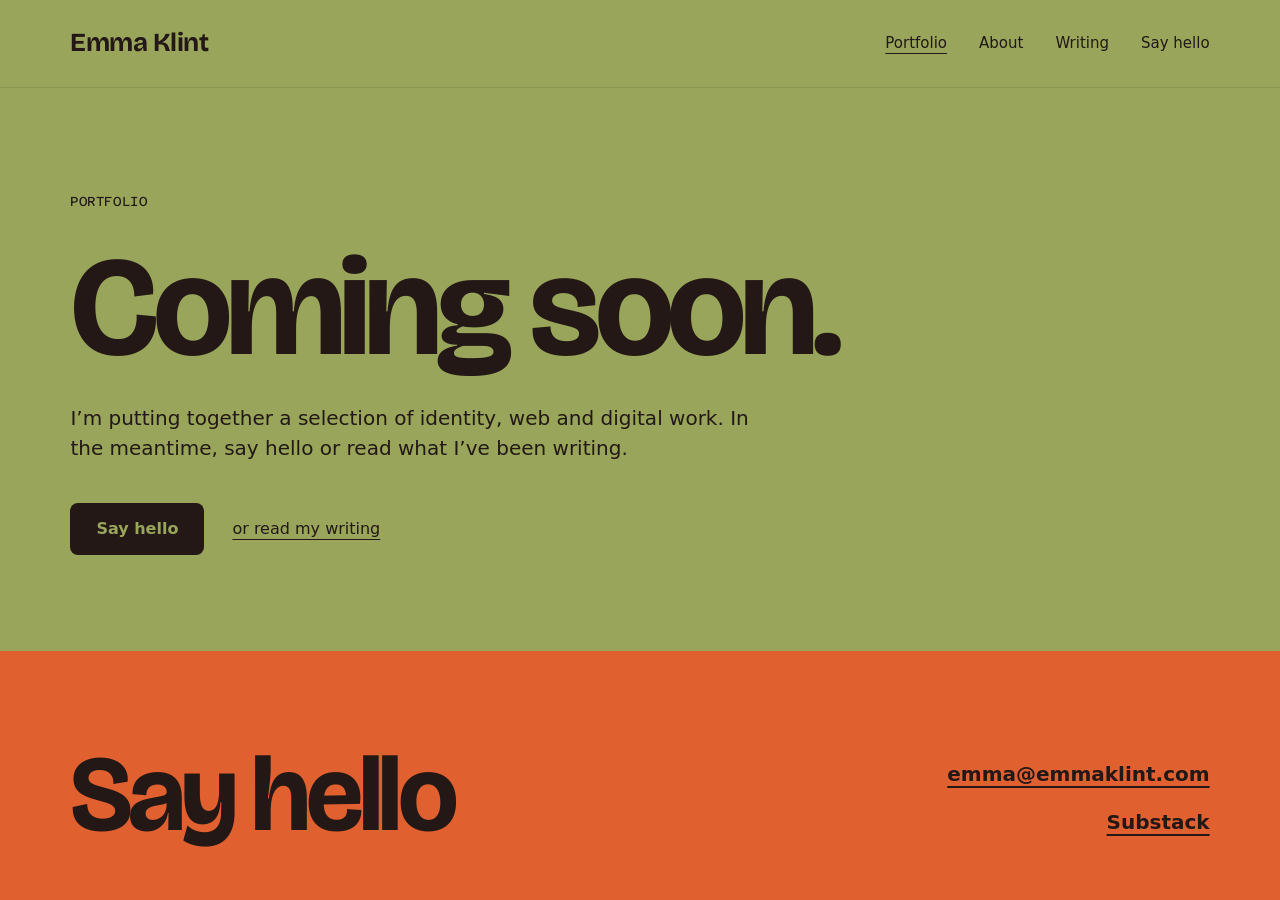
==== portfolio.html @ 860d7a08 "Add /portfolio coming-soon page and menu link Co-Authored-By: Claude Opus 5.5 <noreply@anthropic.com" ====
<!doctype html>
<html lang="en">
<head>
<meta charset="utf-8">
<meta name="viewport" content="width=device-width, initial-scale=1, viewport-fit=cover">
<title>Portfolio, coming soon | Emma Klint</title>
<meta name="description" content="A selection of identity, web and digital design work by Emma Klint. Coming soon.">
<meta name="robots" content="noindex">
<link rel="canonical" href="https://emmaklint.com/portfolio">
<meta name="theme-color" content="#98A55A">

<meta property="og:type" content="website">
<meta property="og:url" content="https://emmaklint.com/portfolio">
<meta property="og:site_name" content="Emma Klint">
<meta property="og:title" content="Portfolio, coming soon | Emma Klint">
<meta property="og:description" content="A selection of identity, web and digital design work by Emma Klint. Coming soon.">
<meta property="og:image" content="https://emmaklint.com/og-image.jpg">
<meta property="og:image:width" content="1200">
<meta property="og:image:height" content="630">
<meta property="og:image:alt" content="Emma Klint, identity, web &amp; digital design, Stockholm, over a photo of a green folding chair next to a crayon drawing of a chair">
<meta property="og:locale" content="en_US">
<meta name="twitter:card" content="summary_large_image">

<link rel="icon" href="/favicon.ico" sizes="48x48">
<link rel="icon" type="image/png" sizes="32x32" href="/favicon-32x32.png">
<link rel="icon" type="image/png" sizes="16x16" href="/favicon-16x16.png">
<link rel="apple-touch-icon" href="/apple-touch-icon.png">
<link rel="manifest" href="/site.webmanifest">

<link rel="preconnect" href="https://fonts.googleapis.com">
<link rel="preconnect" href="https://fonts.gstatic.com" crossorigin>
<link rel="stylesheet" href="https://fonts.googleapis.com/css2?family=Bricolage+Grotesque:opsz,wdth,wght@12..96,75..100,200..800&amp;family=Azeret+Mono:wght@400;500&amp;display=swap">
<link rel="stylesheet" href="/styles.css">
</head>
<body class="page-soon">
<a class="skip" href="#main">Skip to content</a>

<header class="site-header">
  <a class="wordmark" href="/">Emma Klint</a>
  <nav aria-label="Main">
    <a href="/portfolio" aria-current="page">Portfolio</a>
    <a href="/#about">About</a>
    <a href="/#writing">Writing</a>
    <a href="#hello" class="nav-hello">Say hello</a>
  </nav>
</header>

<main id="main">
  <section class="soon" aria-labelledby="soon-title">
    <p class="soon-label">Portfolio</p>
    <h1 id="soon-title">Coming soon.</h1>
    <p class="soon-sub">I’m putting together a selection of identity, web and digital work. In the meantime, say hello or read what I’ve been writing.</p>
    <div class="hero-actions">
      <a class="button" href="#hello">Say hello</a>
      <a href="/#writing">or read my writing</a>
    </div>
  </section>
</main>

<footer class="site-footer" id="hello">
  <h2>Say hello</h2>
  <div class="footer-links">
    <a href="mailto:emma@emmaklint.com">emma@emmaklint.com</a>
    <a href="https://emmaklint.substack.com">Substack</a>
  </div>
</footer>
</body>
</html>
---- styles.css ----
/* Color library: from the crayon photo series */
:root {
  --ink: #231815;
  --ink-soft: rgba(35, 24, 21, 0.78);
  --line: rgba(35, 24, 21, 0.12);
  --blush: #F7E7E2;   /* page ground */
  --wall: #EEC4BE;    /* about */
  --olive: #98A55A;   /* main: header + hero */
  --moss: #5E6B2A;    /* digital things card */
  --crayon: #E0602F;  /* identity card + footer */
  --crayon-pink: #F28C86; /* websites card */

  --display: "Bricolage Grotesque", system-ui, sans-serif;
  --body: -apple-system, BlinkMacSystemFont, "SF Pro Text", system-ui, "Segoe UI", Roboto, sans-serif;
  --mono: "Azeret Mono", ui-monospace, "SF Mono", Menlo, monospace;

  --pad: clamp(20px, 5.5vw, 80px);
}

*, *::before, *::after { box-sizing: border-box; }

html { scroll-behavior: smooth; -webkit-text-size-adjust: 100%; }
@media (prefers-reduced-motion: reduce) { html { scroll-behavior: auto; } }

body {
  margin: 0;
  background: var(--blush);
  color: var(--ink);
  font-family: var(--body);
  font-size: 17px;
  line-height: 1.55;
  -webkit-font-smoothing: antialiased;
}

img { display: block; max-width: 100%; height: auto; }
a { color: var(--ink); text-underline-offset: 5px; }
a:hover { text-decoration-thickness: 2px; }
:focus-visible { outline: 3px solid var(--ink); outline-offset: 3px; border-radius: 4px; }
h1, h2, p { margin: 0; }

.skip {
  position: absolute; left: 12px; top: -60px;
  background: var(--ink); color: var(--blush);
  padding: 10px 16px; border-radius: 8px; z-index: 10;
}
.skip:focus { top: 12px; }

/* Header */
.site-header {
  display: flex; align-items: center; justify-content: space-between; gap: 24px;
  min-height: 88px;
  padding: env(safe-area-inset-top, 0px) var(--pad) 0;
  background: var(--olive);
  border-bottom: 1px solid var(--line);
}
.wordmark {
  font-family: var(--display); font-weight: 700; font-size: 26px;
  letter-spacing: -0.02em; text-decoration: none;
}
.site-header nav { display: flex; gap: 32px; font-size: 15px; }
.site-header nav a { text-decoration: none; display: inline-flex; align-items: center; min-height: 44px; }
.site-header nav a:hover, .site-header nav a[aria-current="page"] { text-decoration: underline; }

/* Hero */
.hero {
  display: grid;
  grid-template-columns: minmax(0, 1fr) minmax(0, 620px);
  min-height: 720px;
  background: var(--olive);
}
.hero-text {
  display: flex; flex-direction: column; justify-content: flex-end; gap: 32px;
  padding: 96px 64px 96px var(--pad);
}
.hero h1 {
  font-family: var(--display); font-weight: 600;
  font-size: clamp(34px, 4.2vw, 60px); line-height: 1.05; letter-spacing: -0.03em;
  max-width: 22ch;
}
.hero-sub { font-size: 20px; line-height: 1.5; }
.hero-actions { display: flex; flex-wrap: wrap; align-items: center; gap: 16px 28px; margin-top: 8px; font-size: 16px; }
.button {
  display: inline-flex; align-items: center; min-height: 52px; padding: 0 26px;
  background: var(--ink); color: var(--olive);
  border-radius: 8px; font-weight: 600; text-decoration: none;
}
.button:hover { background: #3a2a25; }
.hero-photo { position: relative; overflow: hidden; }
.hero-photo img {
  position: absolute; inset: 0; width: 100%; height: 100%;
  object-fit: cover; object-position: 49% 40%;
}

/* Services */
.services {
  display: grid; grid-template-columns: repeat(3, minmax(0, 1fr)); gap: 24px;
  padding: 96px var(--pad);
}
.service {
  display: flex; flex-direction: column; justify-content: flex-end; gap: 16px;
  min-height: 340px; padding: 40px; border-radius: 16px;
}
.service h2 {
  font-family: var(--display); font-weight: 700;
  font-size: clamp(36px, 3.4vw, 48px); letter-spacing: -0.03em; line-height: 1.05;
}
.service p { font-size: 19px; line-height: 1.45; font-weight: 500; }
.service--crayon { background: var(--crayon); }
.service--pink { background: var(--crayon-pink); }
.service--moss { background: var(--moss); color: var(--blush); }

/* About */
.about {
  display: grid; grid-template-columns: minmax(0, 1fr) minmax(0, 4fr); gap: 56px;
  padding: 120px var(--pad) 128px;
  background: var(--wall);
}
.about h2 { font-family: var(--display); font-weight: 700; font-size: 20px; padding-top: 8px; }
.about-body { display: flex; flex-direction: column; gap: 28px; }
.about-belief {
  font-family: var(--display); font-weight: 600;
  font-size: clamp(32px, 4.2vw, 60px); line-height: 1.08; letter-spacing: -0.03em;
  max-width: 26ch;
}
.about-facts { margin-top: 12px; font-size: clamp(19px, 1.7vw, 24px); line-height: 1.4; font-weight: 500; max-width: 40ch; }
.tags { display: flex; flex-wrap: wrap; gap: 10px; margin: 0; padding: 0; list-style: none; }
.tags li {
  display: inline-flex; align-items: center; min-height: 40px; padding: 0 18px;
  border: 1.5px solid var(--ink); border-radius: 999px; font-size: 15px; font-weight: 500;
}

/* Writing */
.writing { display: flex; flex-direction: column; gap: 48px; padding: 80px var(--pad) 96px; }
.writing-head { display: flex; align-items: flex-end; justify-content: space-between; gap: 24px 40px; flex-wrap: wrap; }
.writing-head > div { display: flex; flex-direction: column; gap: 14px; }
.publication {
  display: flex; align-items: center; gap: 12px;
  font-family: var(--display); font-weight: 700; font-size: 32px; letter-spacing: -0.025em;
}
.publication svg { flex: none; }
.writing-head p { color: var(--ink-soft); max-width: 36em; }
.writing-head > a { white-space: nowrap; font-size: 16px; }

.posts { display: grid; grid-template-columns: repeat(2, minmax(0, 1fr)); gap: 56px 40px; }
.post { display: flex; flex-direction: column; gap: 16px; text-decoration: none; }
.post img { width: 100%; aspect-ratio: 3 / 2; object-fit: cover; border-radius: 8px; }
.post time { font-family: var(--mono); font-size: 12px; letter-spacing: 0.04em; color: var(--ink-soft); }
.post-title { font-size: 24px; font-weight: 600; line-height: 1.3; letter-spacing: -0.01em; max-width: 30ch; }
.post-desc { margin-top: -4px; color: var(--ink-soft); max-width: 38em; }
.post:hover .post-title { text-decoration: underline; text-decoration-thickness: 2px; }

/* Coming soon */
.page-soon { display: flex; flex-direction: column; min-height: 100svh; }
.page-soon main { flex: 1; display: flex; flex-direction: column; }
.soon {
  flex: 1; display: flex; flex-direction: column; justify-content: flex-end; gap: 32px;
  min-height: 560px;
  padding: 96px var(--pad);
  background: var(--olive);
}
.soon-label { font-family: var(--mono); font-size: 13px; letter-spacing: 0.04em; text-transform: uppercase; }
.soon h1 {
  font-family: var(--display); font-weight: 700;
  font-size: clamp(64px, 11vw, 168px); line-height: 0.9; letter-spacing: -0.045em;
}
.soon-sub { font-size: 20px; line-height: 1.5; max-width: 34em; }

/* Footer */
.site-footer {
  display: flex; align-items: flex-end; justify-content: space-between; gap: 32px 40px; flex-wrap: wrap;
  padding: 96px var(--pad) calc(56px + env(safe-area-inset-bottom, 0px));
  background: var(--crayon);
}
.site-footer h2 {
  font-family: var(--display); font-weight: 700;
  font-size: clamp(64px, 8.4vw, 120px); line-height: 0.9; letter-spacing: -0.04em;
}
.footer-links { display: flex; flex-direction: column; align-items: flex-end; gap: 4px; font-size: 20px; font-weight: 700; }
.footer-links a { display: inline-flex; align-items: center; min-height: 44px; }

/* Tablet */
@media (max-width: 1080px) {
  .hero { grid-template-columns: minmax(0, 1fr) minmax(0, 44%); }
  .hero-text { padding-right: 40px; }
  .services { grid-template-columns: minmax(0, 1fr); }
  .service { min-height: 0; padding-top: 96px; }
  .about { grid-template-columns: minmax(0, 1fr); gap: 20px; }
}

/* Phone */
@media (max-width: 720px) {
  body { font-size: 16px; }
  .site-header { min-height: 64px; }
  .wordmark { font-size: 22px; }
  .site-header nav { gap: 14px; font-size: 14px; }
  .site-header nav a { white-space: nowrap; }
  .wordmark { font-size: 20px; }
  .wordmark { flex: none; }
  .hero { grid-template-columns: minmax(0, 1fr); min-height: 0; }
  .hero-photo { order: -1; aspect-ratio: 4 / 3; }
  .hero-text { padding: 40px var(--pad) 56px; gap: 24px; }
  .hero-sub { font-size: 17px; }
  .services { padding-block: 56px; gap: 16px; }
  .service { padding: 64px 24px 28px; border-radius: 12px; }
  .service p { font-size: 17px; }
  .about { padding-block: 72px 80px; }
  .writing { padding-block: 64px 72px; gap: 36px; }
  .publication { font-size: 26px; }
  .posts { grid-template-columns: minmax(0, 1fr); gap: 40px; }
  .post-title { font-size: 21px; }
  .soon { min-height: calc(100svh - 64px); padding-block: 56px; gap: 24px; }
  .site-header nav .nav-hello { display: none; }
  .soon-sub { font-size: 17px; }
  .site-footer { padding-top: 72px; }
  .footer-links { align-items: flex-start; font-size: 18px; }
}
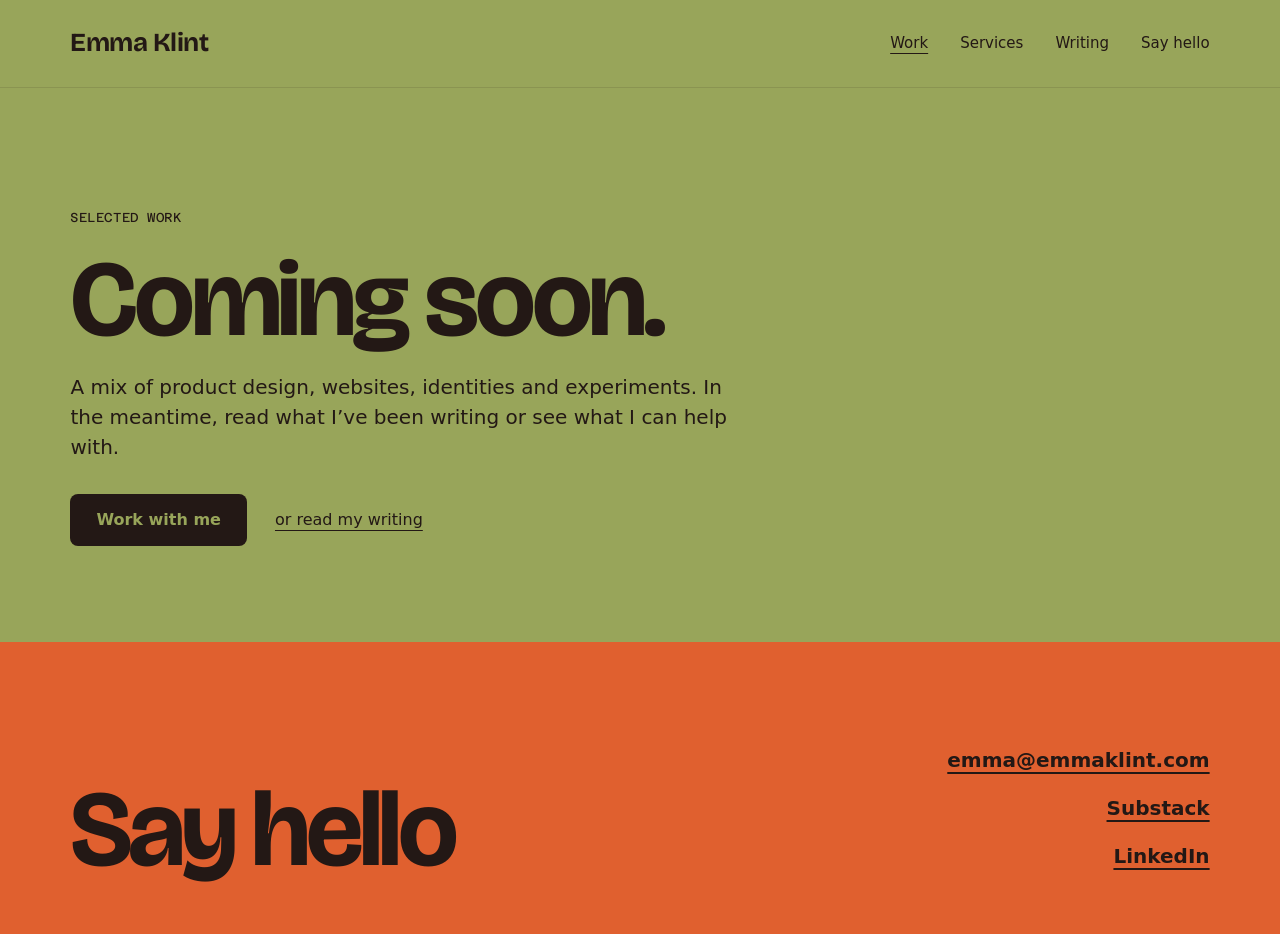
==== commit 5c64f0dd: "Serve Work at /portfolio and add LinkedIn to footer Co-Authored-By: Claude Opus 5.5 <noreply@anthrop" ====
--- a/portfolio.html
+++ b/portfolio.html
@@ -3,8 +3,8 @@
 <head>
 <meta charset="utf-8">
 <meta name="viewport" content="width=device-width, initial-scale=1, viewport-fit=cover">
-<title>Portfolio, coming soon | Emma Klint</title>
-<meta name="description" content="A selection of identity, web and digital design work by Emma Klint. Coming soon.">
+<title>Work, coming soon | Emma Klint</title>
+<meta name="description" content="Selected work by Emma Klint: a mix of product design, websites, identities and experiments.">
 <meta name="robots" content="noindex">
 <link rel="canonical" href="https://emmaklint.com/portfolio">
 <meta name="theme-color" content="#98A55A">
@@ -12,8 +12,8 @@
 <meta property="og:type" content="website">
 <meta property="og:url" content="https://emmaklint.com/portfolio">
 <meta property="og:site_name" content="Emma Klint">
-<meta property="og:title" content="Portfolio, coming soon | Emma Klint">
-<meta property="og:description" content="A selection of identity, web and digital design work by Emma Klint. Coming soon.">
+<meta property="og:title" content="Work, coming soon | Emma Klint">
+<meta property="og:description" content="Selected work by Emma Klint: a mix of product design, websites, identities and experiments.">
 <meta property="og:image" content="https://emmaklint.com/og-image.jpg">
 <meta property="og:image:width" content="1200">
 <meta property="og:image:height" content="630">
@@ -32,26 +32,26 @@
 <link rel="stylesheet" href="https://fonts.googleapis.com/css2?family=Bricolage+Grotesque:opsz,wdth,wght@12..96,75..100,200..800&amp;family=Azeret+Mono:wght@400;500&amp;display=swap">
 <link rel="stylesheet" href="/styles.css">
 </head>
-<body class="page-soon">
+<body class="page-fill">
 <a class="skip" href="#main">Skip to content</a>
 
 <header class="site-header">
   <a class="wordmark" href="/">Emma Klint</a>
   <nav aria-label="Main">
-    <a href="/portfolio" aria-current="page">Portfolio</a>
-    <a href="/#about">About</a>
+    <a href="/portfolio" aria-current="page">Work</a>
+    <a href="/services">Services</a>
     <a href="/#writing">Writing</a>
     <a href="#hello" class="nav-hello">Say hello</a>
   </nav>
 </header>
 
 <main id="main">
-  <section class="soon" aria-labelledby="soon-title">
-    <p class="soon-label">Portfolio</p>
-    <h1 id="soon-title">Coming soon.</h1>
-    <p class="soon-sub">I’m putting together a selection of identity, web and digital work. In the meantime, say hello or read what I’ve been writing.</p>
+  <section class="page-intro" aria-labelledby="intro-title">
+    <p class="page-label">Selected work</p>
+    <h1 id="intro-title">Coming soon.</h1>
+    <p>A mix of product design, websites, identities and experiments. In the meantime, read what I’ve been writing or see what I can help with.</p>
     <div class="hero-actions">
-      <a class="button" href="#hello">Say hello</a>
+      <a class="button" href="/services">Work with me</a>
       <a href="/#writing">or read my writing</a>
     </div>
   </section>
@@ -62,6 +62,7 @@
   <div class="footer-links">
     <a href="mailto:emma@emmaklint.com">emma@emmaklint.com</a>
     <a href="https://emmaklint.substack.com">Substack</a>
+    <a href="https://www.linkedin.com/in/emmaklint">LinkedIn</a>
   </div>
 </footer>
 </body>
--- a/styles.css
+++ b/styles.css
@@ -129,9 +129,9 @@
   border: 1.5px solid var(--ink); border-radius: 999px; font-size: 15px; font-weight: 500;
 }
 
-/* Writing */
-.writing { display: flex; flex-direction: column; gap: 48px; padding: 80px var(--pad) 96px; }
-.writing-head { display: flex; align-items: flex-end; justify-content: space-between; gap: 24px 40px; flex-wrap: wrap; }
+/* Writing + work lists */
+.writing, .work-list { display: flex; flex-direction: column; gap: 48px; padding: 80px var(--pad) 96px; }
+.writing-head, .section-head { display: flex; align-items: flex-end; justify-content: space-between; gap: 24px 40px; flex-wrap: wrap; }
 .writing-head > div { display: flex; flex-direction: column; gap: 14px; }
 .publication {
   display: flex; align-items: center; gap: 12px;
@@ -139,31 +139,52 @@
 }
 .publication svg { flex: none; }
 .writing-head p { color: var(--ink-soft); max-width: 36em; }
-.writing-head > a { white-space: nowrap; font-size: 16px; }
+.writing-head > a, .section-head > a { white-space: nowrap; font-size: 16px; }
 
 .posts { display: grid; grid-template-columns: repeat(2, minmax(0, 1fr)); gap: 56px 40px; }
 .post { display: flex; flex-direction: column; gap: 16px; text-decoration: none; }
 .post img { width: 100%; aspect-ratio: 3 / 2; object-fit: cover; border-radius: 8px; }
-.post time { font-family: var(--mono); font-size: 12px; letter-spacing: 0.04em; color: var(--ink-soft); }
+.post time, .post-meta { font-family: var(--mono); font-size: 12px; letter-spacing: 0.04em; color: var(--ink-soft); }
 .post-title { font-size: 24px; font-weight: 600; line-height: 1.3; letter-spacing: -0.01em; max-width: 30ch; }
+.project-image { width: 100%; aspect-ratio: 3 / 2; border-radius: 8px; }
+.project-image--crayon { background: var(--crayon); }
+.project-image--pink { background: var(--crayon-pink); }
+.project-image--moss { background: var(--moss); }
+.project-image--wall { background: var(--wall); }
 .post-desc { margin-top: -4px; color: var(--ink-soft); max-width: 38em; }
-.post:hover .post-title { text-decoration: underline; text-decoration-thickness: 2px; }
-
-/* Coming soon */
-.page-soon { display: flex; flex-direction: column; min-height: 100svh; }
-.page-soon main { flex: 1; display: flex; flex-direction: column; }
-.soon {
-  flex: 1; display: flex; flex-direction: column; justify-content: flex-end; gap: 32px;
-  min-height: 560px;
-  padding: 96px var(--pad);
+a.post:hover .post-title { text-decoration: underline; text-decoration-thickness: 2px; }
+
+/* Page intro (Work, Services) */
+.page-intro {
+  display: flex; flex-direction: column; gap: 24px;
+  padding: 120px var(--pad) 96px;
   background: var(--olive);
 }
-.soon-label { font-family: var(--mono); font-size: 13px; letter-spacing: 0.04em; text-transform: uppercase; }
-.soon h1 {
-  font-family: var(--display); font-weight: 700;
-  font-size: clamp(64px, 11vw, 168px); line-height: 0.9; letter-spacing: -0.045em;
-}
-.soon-sub { font-size: 20px; line-height: 1.5; max-width: 34em; }
+.page-intro h1 {
+  font-family: var(--display); font-weight: 700;
+  font-size: clamp(56px, 8.4vw, 120px); line-height: 0.9; letter-spacing: -0.04em;
+}
+.page-intro p { font-size: 20px; line-height: 1.5; max-width: 34em; }
+.page-fill { display: flex; flex-direction: column; min-height: 100svh; }
+.page-fill main { flex: 1; display: flex; flex-direction: column; }
+.page-fill .page-intro { flex: 1; justify-content: flex-end; min-height: 480px; }
+.page-intro .page-label { font-family: var(--mono); font-size: 13px; letter-spacing: 0.04em; text-transform: uppercase; }
+
+/* Teaser / call to action card */
+.teaser { padding: 0 var(--pad) 96px; }
+.teaser-card {
+  display: flex; align-items: flex-end; justify-content: space-between; gap: 24px 40px; flex-wrap: wrap;
+  padding: 56px 40px 40px; border-radius: 16px;
+  background: var(--crayon-pink);
+}
+.teaser-card > div { display: flex; flex-direction: column; gap: 12px; }
+.teaser-card h2 {
+  font-family: var(--display); font-weight: 700;
+  font-size: clamp(32px, 3.4vw, 48px); letter-spacing: -0.03em; line-height: 1.05;
+}
+.teaser-card p { font-size: 19px; line-height: 1.45; font-weight: 500; }
+.teaser-card > a:not(.button) { font-size: 20px; font-weight: 700; white-space: nowrap; }
+.teaser-card--olive { background: var(--olive); }
 
 /* Footer */
 .site-footer {
@@ -204,13 +225,16 @@
   .service { padding: 64px 24px 28px; border-radius: 12px; }
   .service p { font-size: 17px; }
   .about { padding-block: 72px 80px; }
-  .writing { padding-block: 64px 72px; gap: 36px; }
+  .writing, .work-list { padding-block: 64px 72px; gap: 36px; }
   .publication { font-size: 26px; }
   .posts { grid-template-columns: minmax(0, 1fr); gap: 40px; }
   .post-title { font-size: 21px; }
-  .soon { min-height: calc(100svh - 64px); padding-block: 56px; gap: 24px; }
   .site-header nav .nav-hello { display: none; }
-  .soon-sub { font-size: 17px; }
+  .page-intro { padding-block: 64px 56px; gap: 20px; }
+  .page-intro p { font-size: 17px; }
+  .teaser { padding-bottom: 72px; }
+  .teaser-card { padding: 48px 24px 28px; border-radius: 12px; }
+  .teaser-card p { font-size: 17px; }
   .site-footer { padding-top: 72px; }
   .footer-links { align-items: flex-start; font-size: 18px; }
 }
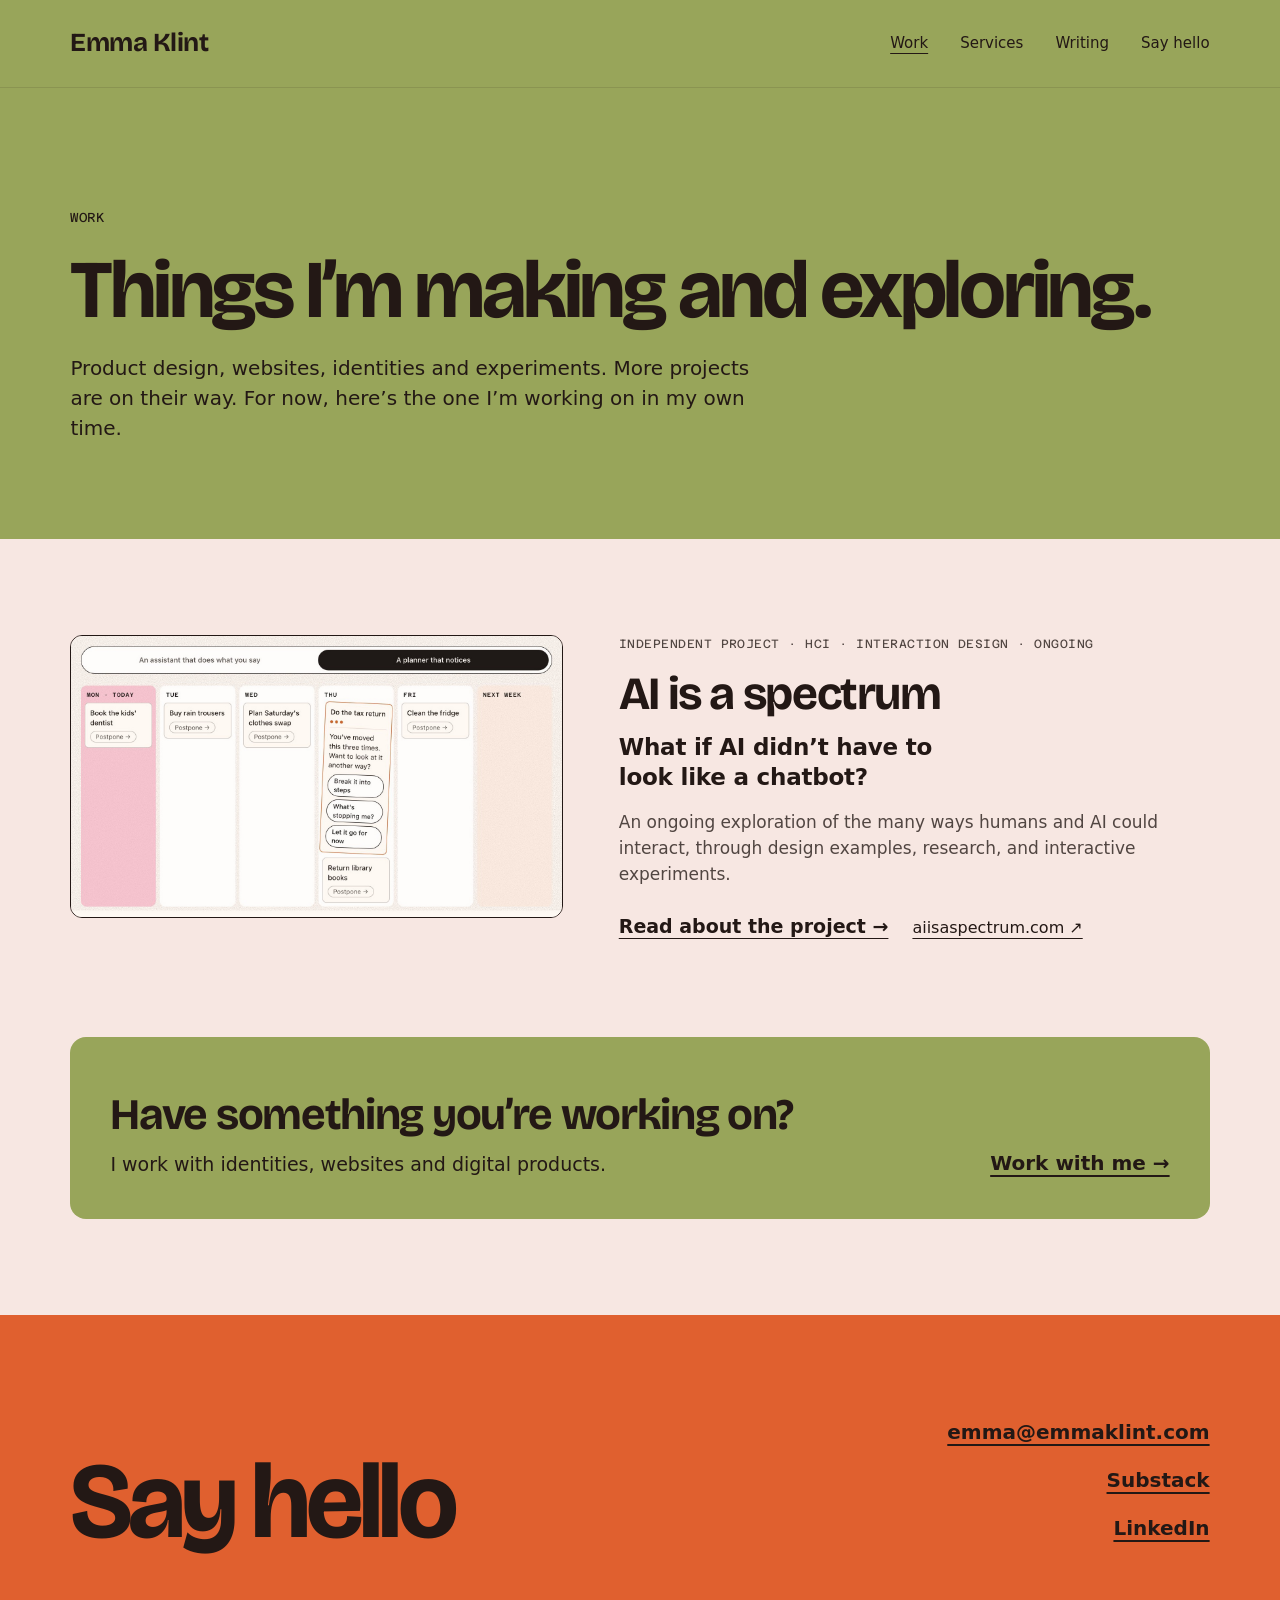
==== commit d8abe122: "Feature AI is a spectrum on home, Work and its own project page Adds a "Things I'm exploring" sectio" ====
--- a/portfolio.html
+++ b/portfolio.html
@@ -3,17 +3,16 @@
 <head>
 <meta charset="utf-8">
 <meta name="viewport" content="width=device-width, initial-scale=1, viewport-fit=cover">
-<title>Work, coming soon | Emma Klint</title>
-<meta name="description" content="Selected work by Emma Klint: a mix of product design, websites, identities and experiments.">
-<meta name="robots" content="noindex">
+<title>Work | Emma Klint</title>
+<meta name="description" content="Things Emma Klint is making and exploring, starting with AI is a spectrum, an ongoing exploration of how people and AI could interact beyond the chat box.">
 <link rel="canonical" href="https://emmaklint.com/portfolio">
 <meta name="theme-color" content="#98A55A">
 
 <meta property="og:type" content="website">
 <meta property="og:url" content="https://emmaklint.com/portfolio">
 <meta property="og:site_name" content="Emma Klint">
-<meta property="og:title" content="Work, coming soon | Emma Klint">
-<meta property="og:description" content="Selected work by Emma Klint: a mix of product design, websites, identities and experiments.">
+<meta property="og:title" content="Work | Emma Klint">
+<meta property="og:description" content="Things Emma Klint is making and exploring, starting with AI is a spectrum, an ongoing exploration of how people and AI could interact beyond the chat box.">
 <meta property="og:image" content="https://emmaklint.com/og-image.jpg">
 <meta property="og:image:width" content="1200">
 <meta property="og:image:height" content="630">
@@ -32,7 +31,7 @@
 <link rel="stylesheet" href="https://fonts.googleapis.com/css2?family=Bricolage+Grotesque:opsz,wdth,wght@12..96,75..100,200..800&amp;family=Azeret+Mono:wght@400;500&amp;display=swap">
 <link rel="stylesheet" href="/styles.css">
 </head>
-<body class="page-fill">
+<body>
 <a class="skip" href="#main">Skip to content</a>
 
 <header class="site-header">
@@ -46,13 +45,40 @@
 </header>
 
 <main id="main">
-  <section class="page-intro" aria-labelledby="intro-title">
-    <p class="page-label">Selected work</p>
-    <h1 id="intro-title">Coming soon.</h1>
-    <p>A mix of product design, websites, identities and experiments. In the meantime, read what I’ve been writing or see what I can help with.</p>
-    <div class="hero-actions">
-      <a class="button" href="/services">Work with me</a>
-      <a href="/#writing">or read my writing</a>
+  <section class="page-intro page-intro--statement" aria-labelledby="intro-title">
+    <p class="page-label">Work</p>
+    <h1 id="intro-title">Things I’m making and exploring.</h1>
+    <p>Product design, websites, identities and experiments. More projects are on their way. For now, here’s the one I’m working on in my own time.</p>
+  </section>
+
+  <section class="projects projects--page" aria-label="Projects">
+    <!-- One .project per project. Newest first. -->
+    <div class="project-list">
+      <article class="project">
+        <a class="project-shot" href="/work/ai-is-a-spectrum" tabindex="-1" aria-hidden="true">
+          <img src="/images/ai-spectrum/planner.jpg" width="1500" height="860" alt="">
+        </a>
+        <div class="project-text">
+          <p class="project-meta">Independent project · HCI · Interaction design · Ongoing</p>
+          <h2 class="project-title"><a href="/work/ai-is-a-spectrum">AI is a spectrum</a></h2>
+          <p class="project-question">What if AI didn’t have to look like a chatbot?</p>
+          <p class="project-desc">An ongoing exploration of the many ways humans and AI could interact, through design examples, research, and interactive experiments.</p>
+          <div class="project-links">
+            <a href="/work/ai-is-a-spectrum">Read about the project →</a>
+            <a href="https://aiisaspectrum.com">aiisaspectrum.com ↗</a>
+          </div>
+        </div>
+      </article>
+    </div>
+  </section>
+
+  <section class="teaser" aria-labelledby="cta-title">
+    <div class="teaser-card teaser-card--olive">
+      <div>
+        <h2 id="cta-title">Have something you’re working on?</h2>
+        <p>I work with identities, websites and digital products.</p>
+      </div>
+      <a href="/services">Work with me →</a>
     </div>
   </section>
 </main>
--- a/styles.css
+++ b/styles.css
@@ -36,7 +36,7 @@
 a { color: var(--ink); text-underline-offset: 5px; }
 a:hover { text-decoration-thickness: 2px; }
 :focus-visible { outline: 3px solid var(--ink); outline-offset: 3px; border-radius: 4px; }
-h1, h2, p { margin: 0; }
+h1, h2, h3, p { margin: 0; }
 
 .skip {
   position: absolute; left: 12px; top: -60px;
@@ -77,7 +77,7 @@
   font-size: clamp(34px, 4.2vw, 60px); line-height: 1.05; letter-spacing: -0.03em;
   max-width: 22ch;
 }
-.hero-sub { font-size: 20px; line-height: 1.5; }
+.hero-sub { font-size: 20px; line-height: 1.5; max-width: 34em; }
 .hero-actions { display: flex; flex-wrap: wrap; align-items: center; gap: 16px 28px; margin-top: 8px; font-size: 16px; }
 .button {
   display: inline-flex; align-items: center; min-height: 52px; padding: 0 26px;
@@ -108,6 +108,24 @@
 .service--crayon { background: var(--crayon); }
 .service--pink { background: var(--crayon-pink); }
 .service--moss { background: var(--moss); color: var(--blush); }
+.service--moss a:not(.button) { color: inherit; }
+
+/* Offers (Services page): wide service cards with more detail */
+.offers { display: grid; grid-template-columns: repeat(3, minmax(0, 1fr)); gap: 24px; padding: 96px var(--pad); }
+.offers .section-head { grid-column: 1 / -1; margin-bottom: 24px; }
+.service.offer { justify-content: flex-start; gap: 32px; min-height: 0; padding: 40px 32px; }
+.offer-head { display: flex; flex-direction: column; gap: 12px; }
+.service .offer-label { font-family: var(--mono); font-size: 12px; letter-spacing: 0.04em; text-transform: uppercase; line-height: 1.6; }
+.offer h3 {
+  font-family: var(--display); font-weight: 700;
+  font-size: clamp(28px, 2.3vw, 34px); letter-spacing: -0.025em; line-height: 1.1;
+}
+.service .offer-pain { font-size: 17px; line-height: 1.5; font-weight: 400; }
+.offer-body { flex: 1; display: flex; flex-direction: column; align-items: flex-start; gap: 32px; }
+.offer-link { margin-top: auto; }
+.offer-text { display: flex; flex-direction: column; gap: 14px; }
+.offer-link { font-size: 19px; font-weight: 700; }
+.service .offer-text p { font-size: 17px; line-height: 1.5; font-weight: 400; max-width: 38em; }
 
 /* About */
 .about {
@@ -123,6 +141,8 @@
   max-width: 26ch;
 }
 .about-facts { margin-top: 12px; font-size: clamp(19px, 1.7vw, 24px); line-height: 1.4; font-weight: 500; max-width: 40ch; }
+.expertise { display: flex; flex-direction: column; gap: 14px; margin-top: 16px; }
+.expertise h3 { font-family: var(--display); font-weight: 700; font-size: 18px; }
 .tags { display: flex; flex-wrap: wrap; gap: 10px; margin: 0; padding: 0; list-style: none; }
 .tags li {
   display: inline-flex; align-items: center; min-height: 40px; padding: 0 18px;
@@ -154,6 +174,79 @@
 .post-desc { margin-top: -4px; color: var(--ink-soft); max-width: 38em; }
 a.post:hover .post-title { text-decoration: underline; text-decoration-thickness: 2px; }
 
+/* Projects (home "Things I'm exploring" + Work page): one row per project, ruled like an index */
+.projects { display: flex; flex-direction: column; gap: 40px; padding: 96px var(--pad) 32px; }
+.project {
+  display: grid; grid-template-columns: minmax(0, 5fr) minmax(0, 6fr); gap: 32px 56px; align-items: start;
+}
+.project + .project { margin-top: 72px; padding-top: 32px; border-top: 2px solid var(--ink); }
+.project-shot { display: block; overflow: hidden; border: 1.5px solid var(--ink); border-radius: 12px; }
+.project-shot img { width: 100%; transition: transform 0.5s ease; }
+.project-shot:hover img { transform: scale(1.02); }
+@media (prefers-reduced-motion: reduce) { .project-shot img { transition: none; } }
+.project-text { display: flex; flex-direction: column; align-items: flex-start; gap: 16px; }
+.project-meta { font-family: var(--mono); font-size: 12px; letter-spacing: 0.04em; text-transform: uppercase; color: var(--ink-soft); }
+.project-title {
+  font-family: var(--display); font-weight: 700;
+  font-size: clamp(34px, 3.6vw, 52px); letter-spacing: -0.03em; line-height: 1.02;
+}
+.project-title a { text-decoration: none; }
+.project-title a:hover { text-decoration: underline; text-decoration-thickness: 3px; }
+.project-question { font-size: clamp(20px, 1.8vw, 24px); font-weight: 600; line-height: 1.3; letter-spacing: -0.01em; max-width: 22ch; }
+.project-desc { color: var(--ink-soft); max-width: 34em; }
+.project-links { display: flex; flex-wrap: wrap; align-items: baseline; gap: 8px 24px; margin-top: 8px; font-size: 16px; }
+.project-links a:first-child { font-size: 19px; font-weight: 700; }
+.projects--page { padding-bottom: 96px; }
+
+/* Project page */
+.page-intro .crumb { font-size: 16px; }
+.page-intro .case-question {
+  font-family: var(--display); font-weight: 600;
+  font-size: clamp(26px, 3vw, 42px); line-height: 1.1; letter-spacing: -0.025em; max-width: 22ch;
+}
+.page-intro.case-intro { padding-bottom: 72px; }
+.shot img { width: 100%; border: 1.5px solid var(--ink); border-radius: 16px; }
+.case-section {
+  display: grid; grid-template-columns: minmax(0, 1fr) minmax(0, 4fr); gap: 56px;
+  padding: 104px var(--pad);
+}
+.case-section h2 { font-family: var(--display); font-weight: 700; font-size: 20px; padding-top: 6px; }
+.case-section--wall { background: var(--wall); }
+.case-body { display: flex; flex-direction: column; gap: 22px; }
+.case-body p { font-size: clamp(18px, 1.45vw, 21px); line-height: 1.5; max-width: 36em; }
+.case-body .case-lead { font-size: clamp(22px, 2.1vw, 30px); line-height: 1.3; font-weight: 600; letter-spacing: -0.015em; max-width: 28ch; }
+.case-body .about-belief { max-width: 22ch; }
+
+/* Spectrum strip: pairs from "The idea" */
+.spectrum { display: flex; flex-direction: column; gap: 18px; margin: 20px 0 8px; max-width: 760px; }
+.spectrum-row { display: grid; grid-template-columns: 13ch minmax(40px, 1fr) 13ch; align-items: center; gap: 16px; font-weight: 600; }
+.spectrum-row span:last-child { text-align: right; }
+.spectrum-line { height: 10px; border-radius: 999px; background: linear-gradient(90deg, var(--crayon-pink), var(--crayon)); }
+
+/* What exists: screenshots of the project */
+.case-gallery { display: flex; flex-direction: column; gap: 72px; padding: 0 var(--pad) 104px; }
+.case-part { display: flex; flex-direction: column; gap: 28px; }
+.case-part-head {
+  display: grid; grid-template-columns: minmax(0, 1fr) minmax(0, 4fr); gap: 16px 56px; align-items: baseline;
+  padding-top: 28px; border-top: 2px solid var(--ink);
+}
+.case-part-head h3 { font-family: var(--display); font-weight: 700; font-size: clamp(30px, 3vw, 42px); letter-spacing: -0.03em; line-height: 1; }
+.case-part-head div { display: flex; flex-direction: column; gap: 14px; }
+.case-part-head p { font-size: 19px; line-height: 1.5; max-width: 38em; }
+.case-part-head a { font-weight: 700; }
+/* Pair columns sized so the poster (3:2) and step-in (2.08:1) shots come out the same height */
+.shots { display: grid; grid-template-columns: minmax(0, 0.72fr) minmax(0, 1fr); gap: 40px 32px; margin: 0; }
+.shot { display: flex; flex-direction: column; gap: 14px; margin: 0; }
+.shot--wide { grid-column: 1 / -1; }
+.shot figcaption { color: var(--ink-soft); max-width: 40em; }
+.shot figcaption strong { color: var(--ink); font-weight: 600; }
+.case-note {
+  display: flex; flex-direction: column; gap: 10px; max-width: 46em;
+  padding: 24px 28px; border: 1.5px dashed var(--ink); border-radius: 12px;
+}
+.case-note .page-label { font-family: var(--mono); font-size: 12px; letter-spacing: 0.04em; text-transform: uppercase; }
+.case-section--wall + .teaser { padding-top: 96px; }
+
 /* Page intro (Work, Services) */
 .page-intro {
   display: flex; flex-direction: column; gap: 24px;
@@ -165,19 +258,22 @@
   font-size: clamp(56px, 8.4vw, 120px); line-height: 0.9; letter-spacing: -0.04em;
 }
 .page-intro p { font-size: 20px; line-height: 1.5; max-width: 34em; }
+.page-intro--statement h1 { font-size: clamp(40px, 6.4vw, 96px); line-height: 0.95; }
 .page-fill { display: flex; flex-direction: column; min-height: 100svh; }
 .page-fill main { flex: 1; display: flex; flex-direction: column; }
 .page-fill .page-intro { flex: 1; justify-content: flex-end; min-height: 480px; }
-.page-intro .page-label { font-family: var(--mono); font-size: 13px; letter-spacing: 0.04em; text-transform: uppercase; }
+.page-intro .page-label { font-family: var(--mono); font-size: 13px; letter-spacing: 0.04em; text-transform: uppercase; max-width: none; }
 
 /* Teaser / call to action card */
 .teaser { padding: 0 var(--pad) 96px; }
+.about + .teaser { padding-top: 96px; }
 .teaser-card {
   display: flex; align-items: flex-end; justify-content: space-between; gap: 24px 40px; flex-wrap: wrap;
   padding: 56px 40px 40px; border-radius: 16px;
   background: var(--crayon-pink);
 }
-.teaser-card > div { display: flex; flex-direction: column; gap: 12px; }
+.teaser-card > div:not(.hero-actions) { display: flex; flex-direction: column; gap: 12px; }
+.teaser-card > .hero-actions { margin-top: 0; }
 .teaser-card h2 {
   font-family: var(--display); font-weight: 700;
   font-size: clamp(32px, 3.4vw, 48px); letter-spacing: -0.03em; line-height: 1.05;
@@ -198,6 +294,11 @@
 }
 .footer-links { display: flex; flex-direction: column; align-items: flex-end; gap: 4px; font-size: 20px; font-weight: 700; }
 .footer-links a { display: inline-flex; align-items: center; min-height: 44px; }
+
+/* Offers stack before they get cramped */
+@media (max-width: 1200px) {
+  .offers { grid-template-columns: minmax(0, 720px); }
+}
 
 /* Tablet */
 @media (max-width: 1080px) {
@@ -206,6 +307,8 @@
   .services { grid-template-columns: minmax(0, 1fr); }
   .service { min-height: 0; padding-top: 96px; }
   .about { grid-template-columns: minmax(0, 1fr); gap: 20px; }
+  .project { grid-template-columns: minmax(0, 1fr); }
+  .case-section, .case-part-head { grid-template-columns: minmax(0, 1fr); gap: 20px; }
 }
 
 /* Phone */
@@ -224,17 +327,50 @@
   .services { padding-block: 56px; gap: 16px; }
   .service { padding: 64px 24px 28px; border-radius: 12px; }
   .service p { font-size: 17px; }
+  .offers { padding-block: 56px; gap: 16px; }
+  .offers .section-head { margin-bottom: 8px; }
+  .service.offer { gap: 28px; padding: 40px 24px 28px; }
+  .offer-link { font-size: 18px; }
   .about { padding-block: 72px 80px; }
   .writing, .work-list { padding-block: 64px 72px; gap: 36px; }
   .publication { font-size: 26px; }
   .posts { grid-template-columns: minmax(0, 1fr); gap: 40px; }
   .post-title { font-size: 21px; }
+  .projects { padding-block: 64px 24px; gap: 28px; }
+  .projects--page { padding-bottom: 72px; }
+  .project { gap: 24px; }
+  .project + .project { margin-top: 48px; padding-top: 24px; }
+  .project-shot { border-radius: 10px; }
+  .page-intro.case-intro { padding-bottom: 48px; }
+  .shot img { border-radius: 10px; }
+  .case-section { padding-block: 64px; }
+  .case-gallery { gap: 56px; padding-bottom: 72px; }
+  .case-part-head { padding-top: 20px; }
+  .case-part-head p { font-size: 17px; }
+  .shots { grid-template-columns: minmax(0, 1fr); gap: 32px; }
+  .shot figcaption { font-size: 15px; }
+  .spectrum-row { grid-template-columns: minmax(0, 1fr) minmax(0, 1fr); gap: 8px; font-size: 15px; }
+  .spectrum-line { grid-column: 1 / -1; grid-row: 2; }
+  .case-note { padding: 20px; }
   .site-header nav .nav-hello { display: none; }
   .page-intro { padding-block: 64px 56px; gap: 20px; }
   .page-intro p { font-size: 17px; }
   .teaser { padding-bottom: 72px; }
+  .about + .teaser, .case-section--wall + .teaser { padding-top: 72px; }
   .teaser-card { padding: 48px 24px 28px; border-radius: 12px; }
   .teaser-card p { font-size: 17px; }
   .site-footer { padding-top: 72px; }
   .footer-links { align-items: flex-start; font-size: 18px; }
 }
+
+/* Large screens: content stays in a centered 1440px column, backgrounds stay full width */
+@media (min-width: 1600px) {
+  :root { --pad: calc((100vw - 1440px) / 2); }
+  .hero {
+    grid-template-columns: minmax(0, 1fr) min(calc(620px + (100vw - 1600px) * 0.75), 1100px);
+    min-height: min(calc(720px + (100vw - 1600px) * 0.25), 900px);
+  }
+  .hero h1, .about-belief { font-size: min(calc(60px + (100vw - 1600px) * 0.04), 76px); }
+  .hero-sub { font-size: 21px; }
+  .site-header nav { font-size: 16px; }
+}
